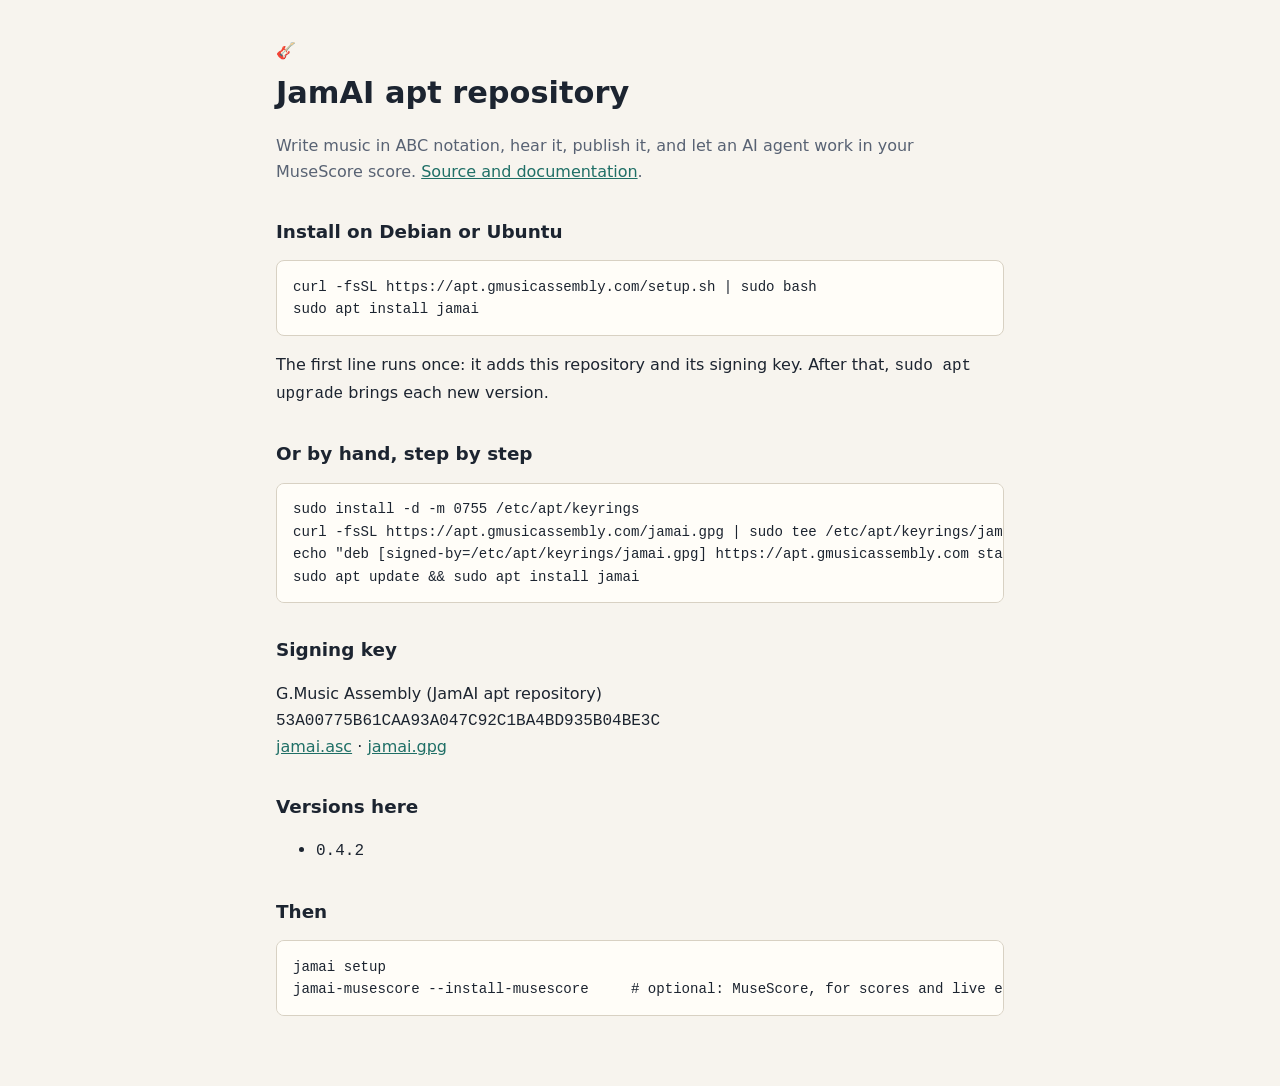
==== index.html @ 30aad5f0 "jamai 0.4.2" ====
<!DOCTYPE html>
<html lang="en">
<head>
<meta charset="utf-8">
<meta name="viewport" content="width=device-width, initial-scale=1">
<title>JamAI apt repository</title>
<style>
:root{--bg:#0c0f14;--soft:#141923;--ink:#e8eef7;--dim:#93a0b2;--accent:#f0a868;--accent2:#8bd0c4;--line:#2a3a50}
@media (prefers-color-scheme: light){:root{--bg:#f7f4ee;--soft:#fffdf8;--ink:#1c2430;--dim:#586273;--accent:#a8551a;--accent2:#1f6f66;--line:#d8d1c3}}
*{box-sizing:border-box}
body{margin:0;background:var(--bg);color:var(--ink);font-family:-apple-system,BlinkMacSystemFont,"Segoe UI",system-ui,sans-serif;line-height:1.6}
.wrap{max-width:760px;margin:0 auto;padding:2.4rem 16px 4rem}
h1{font-size:1.9rem;margin:.3rem 0} h2{font-size:1.15rem;margin:2rem 0 .4rem}
a{color:var(--accent2)} .dim{color:var(--dim)}
pre{background:var(--soft);border:1px solid var(--line);border-radius:8px;padding:.9rem 1rem;overflow-x:auto;font-size:.88rem}
code{font-family:"JetBrains Mono",Menlo,Consolas,monospace}
.glyphs{color:var(--accent);letter-spacing:.2rem}
</style>
</head>
<body><div class="wrap">
<div class="glyphs">🎸</div>
<h1>JamAI apt repository</h1>
<p class="dim">Write music in ABC notation, hear it, publish it, and let an AI agent work in your MuseScore score.
<a href="https://github.com/gmusic1007/jamai-core">Source and documentation</a>.</p>

<h2>Install on Debian or Ubuntu</h2>
<pre><code>curl -fsSL https://apt.gmusicassembly.com/setup.sh | sudo bash
sudo apt install jamai</code></pre>
<p>The first line runs once: it adds this repository and its signing key. After that, <code>sudo apt upgrade</code> brings each new version.</p>

<h2>Or by hand, step by step</h2>
<pre><code>sudo install -d -m 0755 /etc/apt/keyrings
curl -fsSL https://apt.gmusicassembly.com/jamai.gpg | sudo tee /etc/apt/keyrings/jamai.gpg &gt; /dev/null
echo "deb [signed-by=/etc/apt/keyrings/jamai.gpg] https://apt.gmusicassembly.com stable main" | sudo tee /etc/apt/sources.list.d/jamai.list
sudo apt update &amp;&amp; sudo apt install jamai</code></pre>

<h2>Signing key</h2>
<p>G.Music Assembly (JamAI apt repository)<br><code>53A00775B61CAA93A047C92C1BA4BD935B04BE3C</code><br>
<a href="jamai.asc">jamai.asc</a> · <a href="jamai.gpg">jamai.gpg</a></p>

<h2>Versions here</h2>
<ul><li><code>0.4.2</code></li></ul>

<h2>Then</h2>
<pre><code>jamai setup
jamai-musescore --install-musescore     # optional: MuseScore, for scores and live editing</code></pre>
</div></body>
</html>
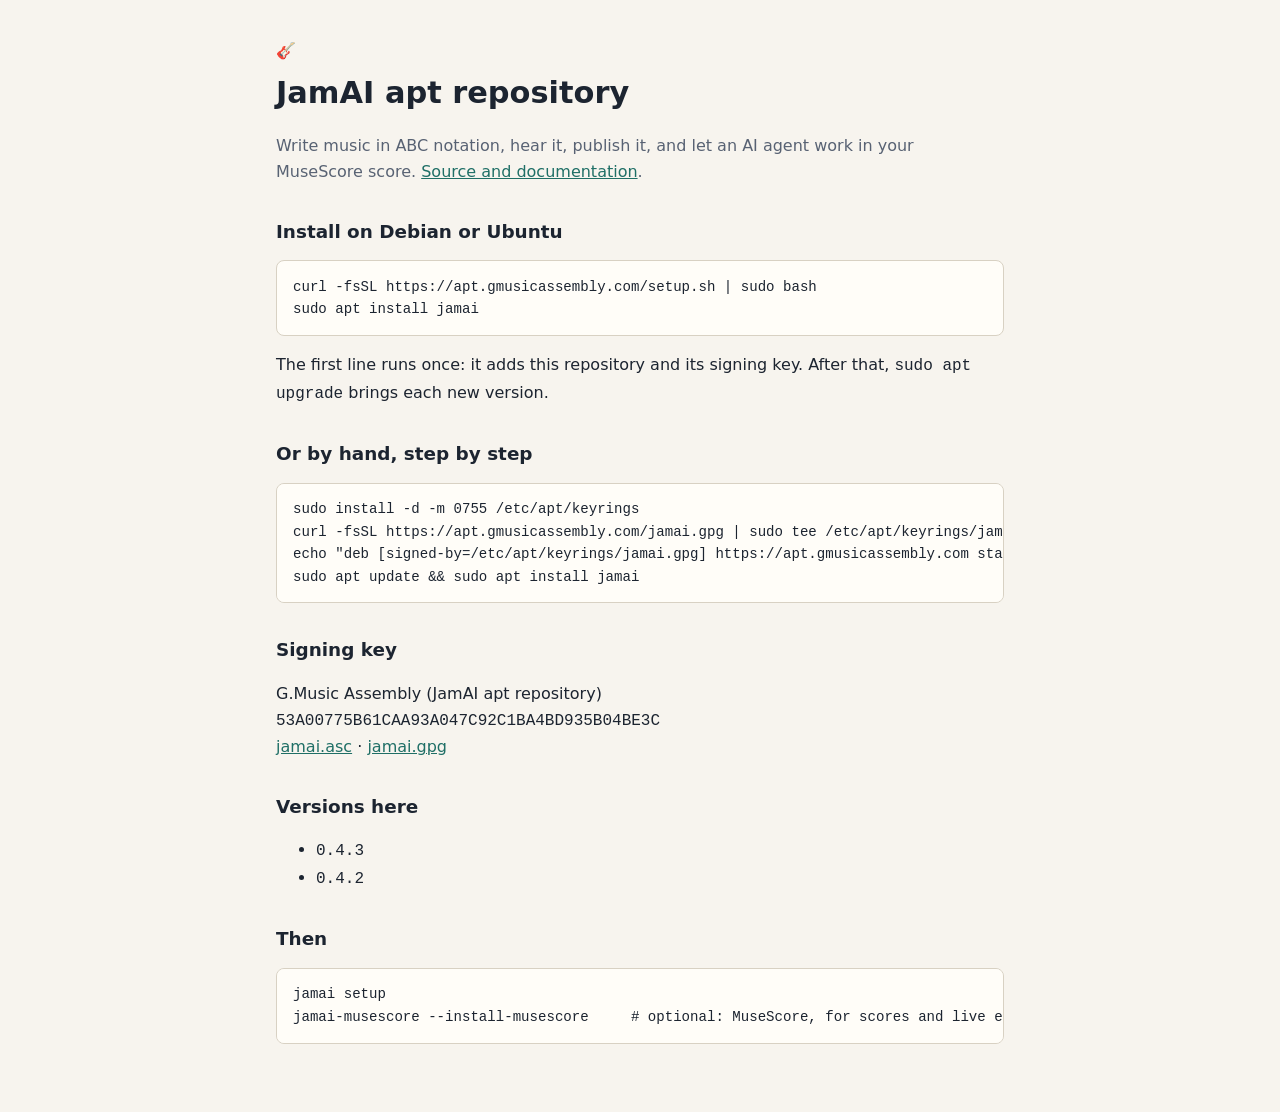
==== commit 16bf8d63: "jamai 0.4.3" ====
--- a/index.html
+++ b/index.html
@@ -39,7 +39,7 @@
 <a href="jamai.asc">jamai.asc</a> · <a href="jamai.gpg">jamai.gpg</a></p>
 
 <h2>Versions here</h2>
-<ul><li><code>0.4.2</code></li></ul>
+<ul><li><code>0.4.3</code></li><li><code>0.4.2</code></li></ul>
 
 <h2>Then</h2>
 <pre><code>jamai setup
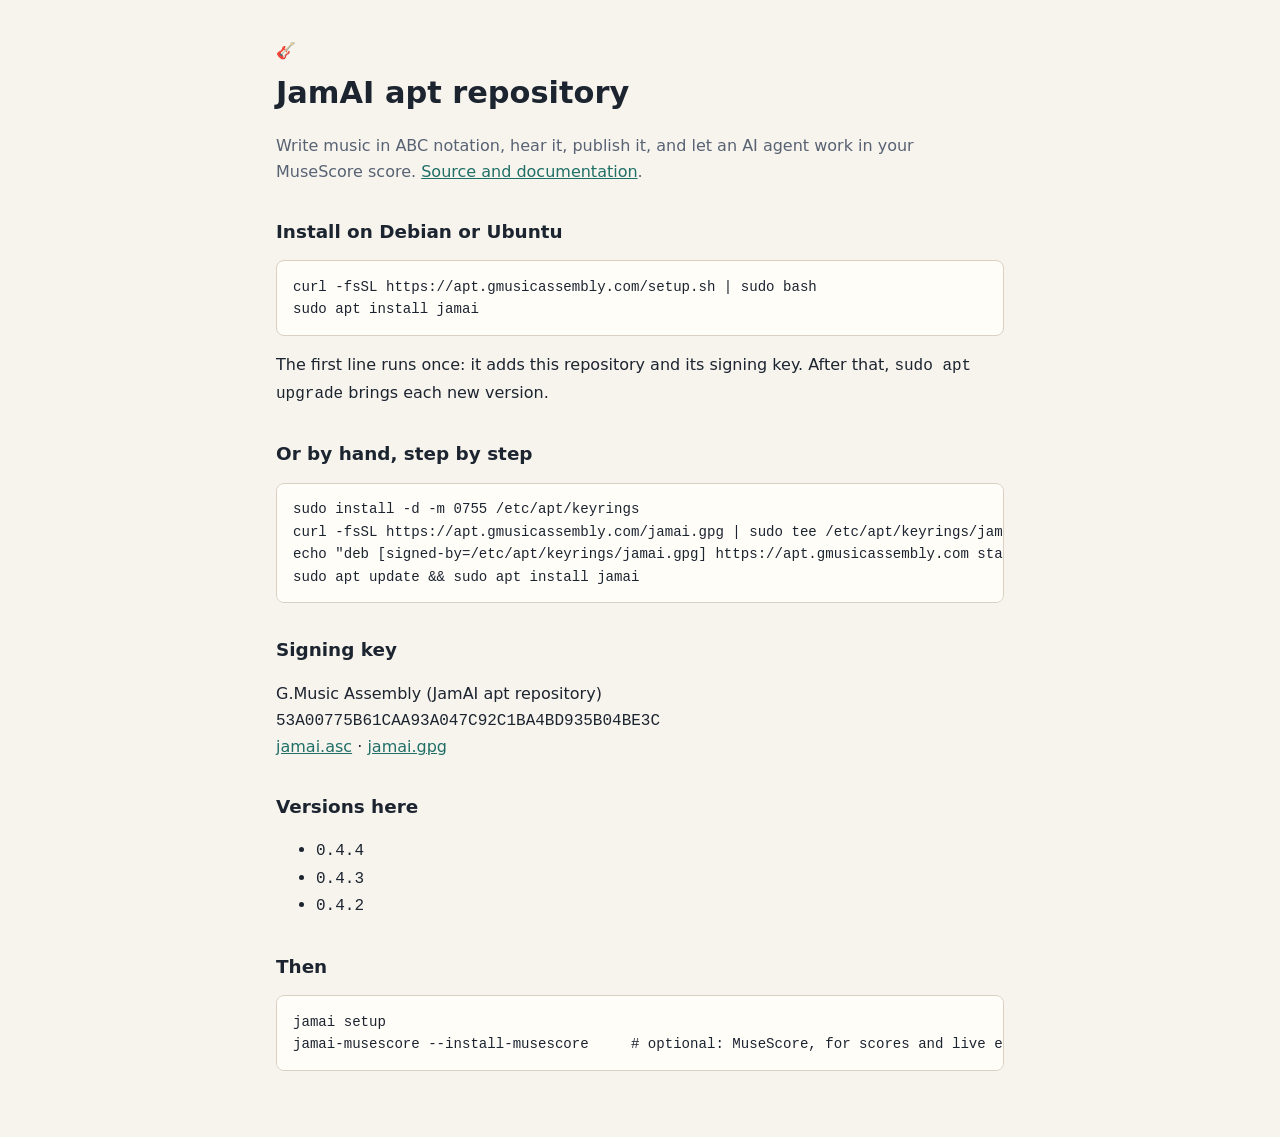
==== commit 7a7d8458: "jamai 0.4.4" ====
--- a/index.html
+++ b/index.html
@@ -39,7 +39,7 @@
 <a href="jamai.asc">jamai.asc</a> · <a href="jamai.gpg">jamai.gpg</a></p>
 
 <h2>Versions here</h2>
-<ul><li><code>0.4.3</code></li><li><code>0.4.2</code></li></ul>
+<ul><li><code>0.4.4</code></li><li><code>0.4.3</code></li><li><code>0.4.2</code></li></ul>
 
 <h2>Then</h2>
 <pre><code>jamai setup
